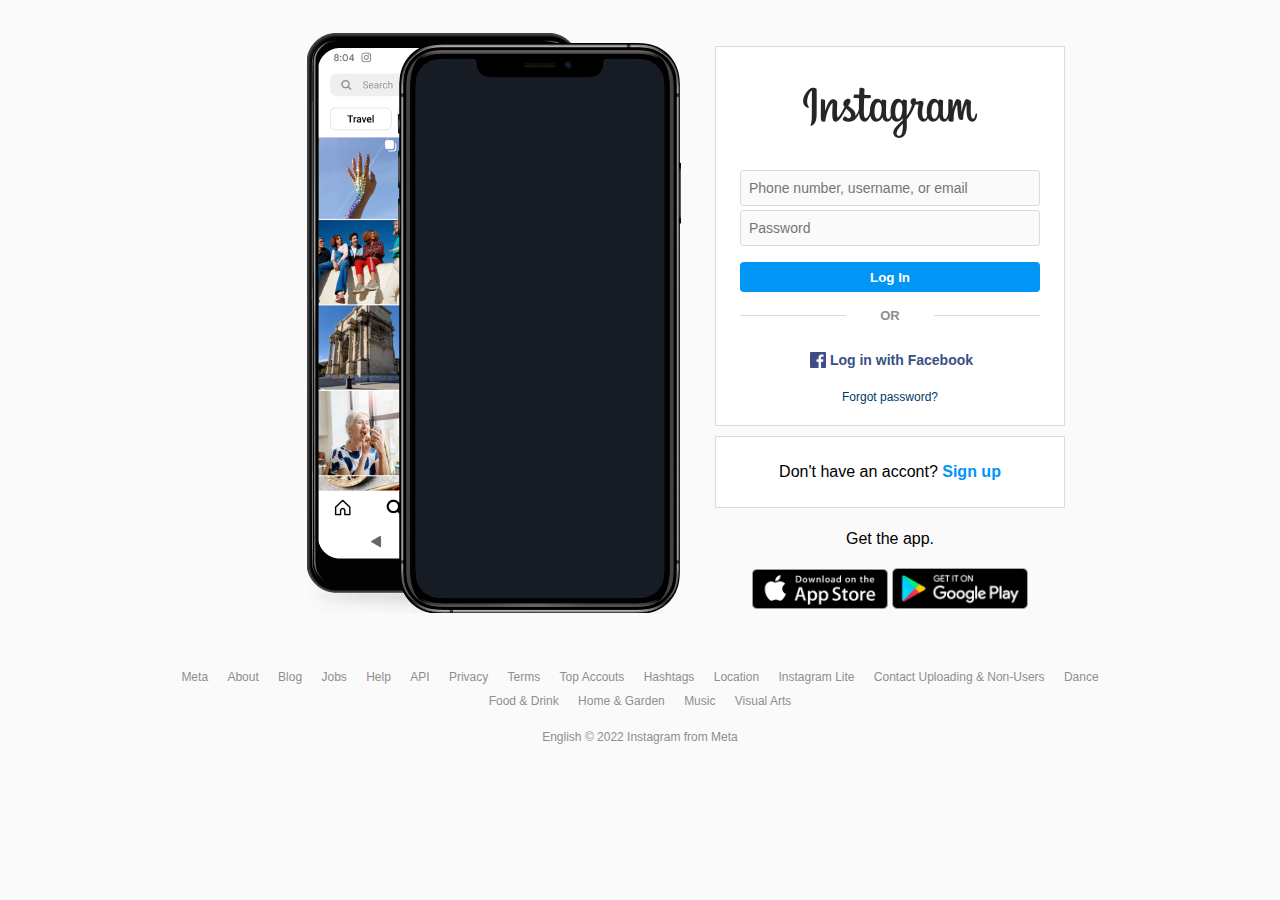
==== index.html @ ec7c8271 "Página de login - Instagram Web" ====
<!DOCTYPE html>
<html lang="en">
    <head>
        <meta charset="UTF-8">
        <meta http-equiv="X-UA-Compatible" content="IE=edge">
        <meta name="viewport" content="width=device-width, initial-scale=1.0">
        <title>Instagram</title>

        <link href="static/style.css" rel="stylesheet" />
    </head>
    <body>
        <section class="container">
            <div class="pitch"></div>
            <div class="form">
                <form>
                    <img class="logo" src="static/images/logo.png" alt="Instagram" />
                    <input type="text" name="uname" placeholder="Phone number, username, or email" />
                    <input type="password" name="password" placeholder="Password" />
                    <button type="button">Log In</button> 

                    <div class="separator">or</div>
                    <a href="/" class="login-with-facebook"><img src="static/images/fb.png"/>Log in with Facebook</a>
                    <a href="/" class="forgot-password">Forgot password?</a>
                </form>
                <div class="signup">
                    <p>Don't have an accont? <a href="/">Sign up</a></p>
                </div>
                <div class="get-app">
                    <p>Get the app.</p>
                    <a href="/">
                        <img src="static/images/app-store.png" alt="Download on the App Store" />
                    </a>
                    <a href="/">
                        <img src="static/images/google-play.png" alt="Download on the Goolgle Play" />
                    </a>
                </div>
            </div>
        </section>
        <footer class="footer">
            <nav class="links">
                <a href="/">Meta</a>
                <a href="/">About</a>
                <a href="/">Blog</a>
                <a href="/">Jobs</a>
                <a href="/">Help</a>
                <a href="/">API</a>
                <a href="/">Privacy</a>
                <a href="/">Terms</a>
                <a href="/">Top Accouts</a>
                <a href="/">Hashtags</a>
                <a href="/">Location</a>
                <a href="/">Instagram Lite</a>
                <a href="/">Contact Uploading & Non-Users</a>
                <a href="/">Dance</a>
                <a href="/">Food & Drink</a>
                <a href="/">Home & Garden</a>
                <a href="/">Music</a>
                <a href="/">Visual Arts</a>
            </nav>
            <div class="copy">
                <span>English</span>
                <span>© 2022 Instagram from Meta</span>
            </div>
        </footer>
    </body>
</html>
---- static/style.css ----
body {
  margin: 0;
  padding: 0;
  background-color: #FAFAFA;
  font-family: apple-system, BlinkMacSystemFont, "Segoe UI", Roboto, Helvetica, Arial, sans-serif;
}

a {
  text-decoration: none;
}

.container {
  max-width: 935px;
  display: grid;
  grid-template-columns: 1fr 350px;
  -moz-column-gap: 34px;
       column-gap: 34px;
  margin: 14px 130px;
  justify-content: center;
}

.pitch {
  height: 618px;
  background: url("./images/phone.png") no-repeat right;
}

.form {
  margin-top: 32px;
  text-align: center;
}
.form form {
  margin-bottom: 10px;
  border: 1px solid rgb(219, 219, 219);
  background-color: #fff;
  padding: 1.25rem 1.5rem;
}
.form form .logo {
  margin-bottom: 28px;
  margin-top: 20px;
}
.form form input {
  height: 2.25rem;
  font-size: 14px;
  border-radius: 3px;
  color: #262626;
  width: 100%;
  box-sizing: border-box;
  border: 1px solid #dbdbdb;
  background-color: #fafafa;
  margin-bottom: 0.25rem;
  padding: 0 0.5rem;
}
.form form button {
  width: 100%;
  color: white;
  font-weight: bold;
  -webkit-appearance: none;
     -moz-appearance: none;
          appearance: none;
  height: 30px;
  border: 0;
  border-radius: 0.25rem;
  background-color: #0195f6;
  margin-top: 12px;
}
.form form button:disabled {
  background-color: #b2dffc;
}
.form form .separator {
  font-size: 0.8125rem;
  color: #8e8e8e;
  text-transform: uppercase;
  font-weight: bold;
  margin: 1rem 0 1.625rem;
  display: flex;
  align-items: center;
  justify-content: space-between;
}
.form form .separator::before, .form form .separator::after {
  content: "";
  width: 106px;
  height: 1px;
  display: block;
  background-color: #dbdbdb;
}
.form form .login-with-facebook {
  color: #385185;
  font-style: inherit;
  font-weight: bold;
  font-size: 14px;
  display: flex;
  justify-content: center;
  align-items: center;
  margin: 0 auto 16px;
}
.form form .forgot-password {
  color: #00376b;
  justify-content: center;
  font-size: 12px;
  margin: 20px;
}
.form .signup {
  border: 1px solid #dbdbdb;
  background-color: white;
  padding: 10px;
  margin-bottom: 22px;
}
.form .signup a {
  font-weight: bold;
  color: #0095f6;
}
.form .get-app p {
  font-size: 16px;
}
.form .get-app img {
  margin-top: 4px;
  width: 136px;
}

.footer {
  color: #8e8e8e;
  font-size: 12px;
  padding-top: 24px;
  text-align: center;
  width: 960px;
  margin: 0 auto 4px;
  padding-bottom: 42px;
}
.footer .links {
  margin-bottom: 12px;
}
.footer .links a {
  color: #8e8e8e;
  font-size: 12px;
  display: inline-block;
  margin: 0 8px 10px;
}/*# sourceMappingURL=style.css.map */
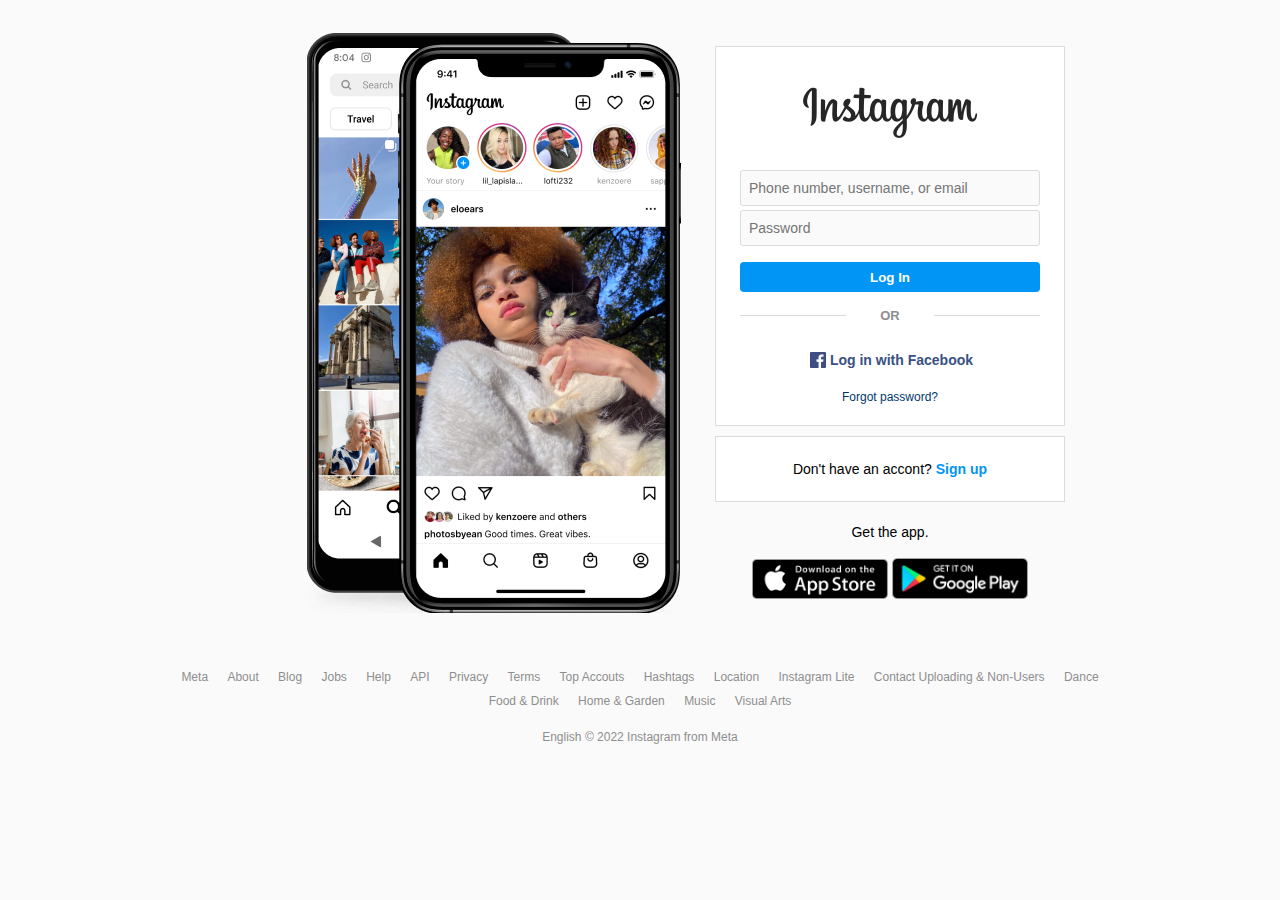
==== commit 3c529d15: "Inserção de imagem e alteração de font-size" ====
--- a/index.html
+++ b/index.html
@@ -10,7 +10,9 @@
     </head>
     <body>
         <section class="container">
-            <div class="pitch"></div>
+            <div class="pitch">
+                <img src="static/images/phone-slide-1.png" alt="">
+            </div>
             <div class="form">
                 <form>
                     <img class="logo" src="static/images/logo.png" alt="Instagram" />
--- a/static/style.css
+++ b/static/style.css
@@ -21,7 +21,13 @@
 
 .pitch {
   height: 618px;
+  position: relative;
   background: url("./images/phone.png") no-repeat right;
+}
+.pitch img {
+  position: absolute;
+  top: 44px;
+  left: 286px;
 }
 
 .form {
@@ -101,6 +107,7 @@
 }
 .form .signup {
   border: 1px solid #dbdbdb;
+  font-size: 14px;
   background-color: white;
   padding: 10px;
   margin-bottom: 22px;
@@ -110,7 +117,7 @@
   color: #0095f6;
 }
 .form .get-app p {
-  font-size: 16px;
+  font-size: 14px;
 }
 .form .get-app img {
   margin-top: 4px;
